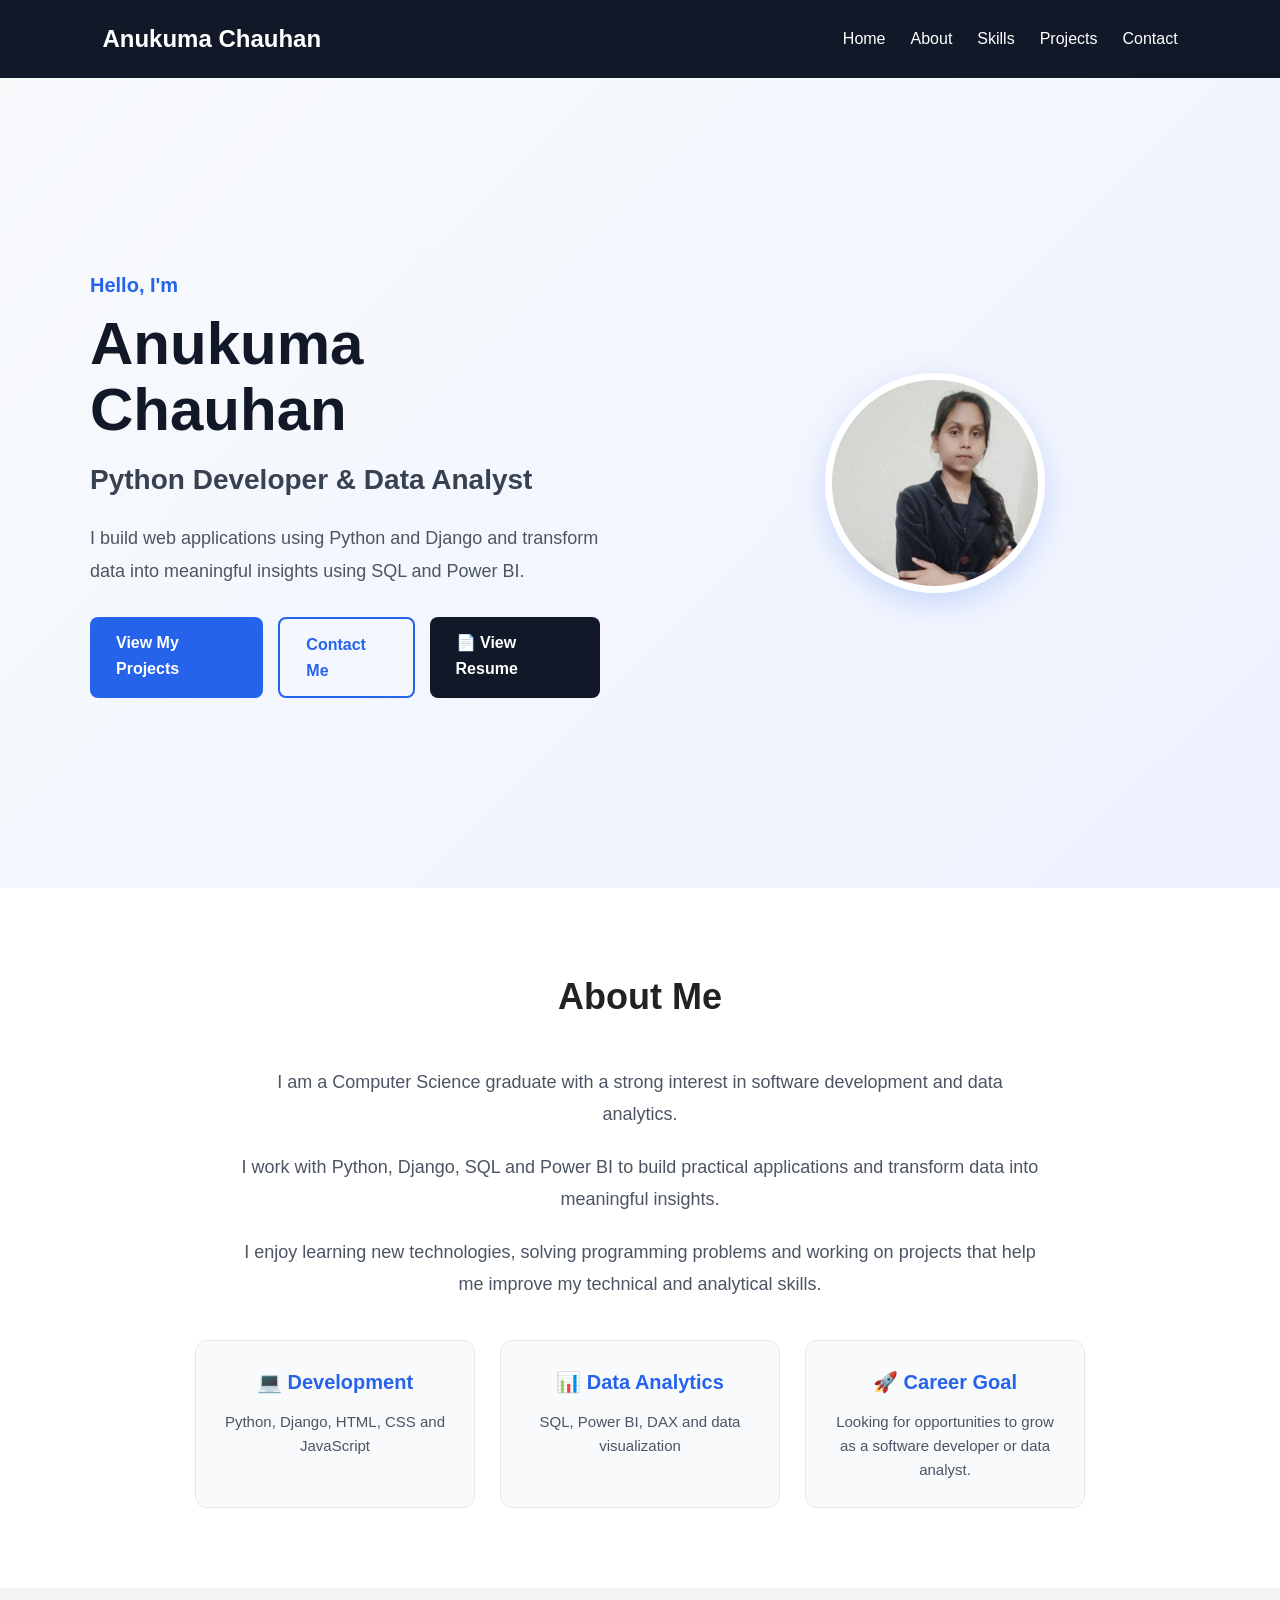
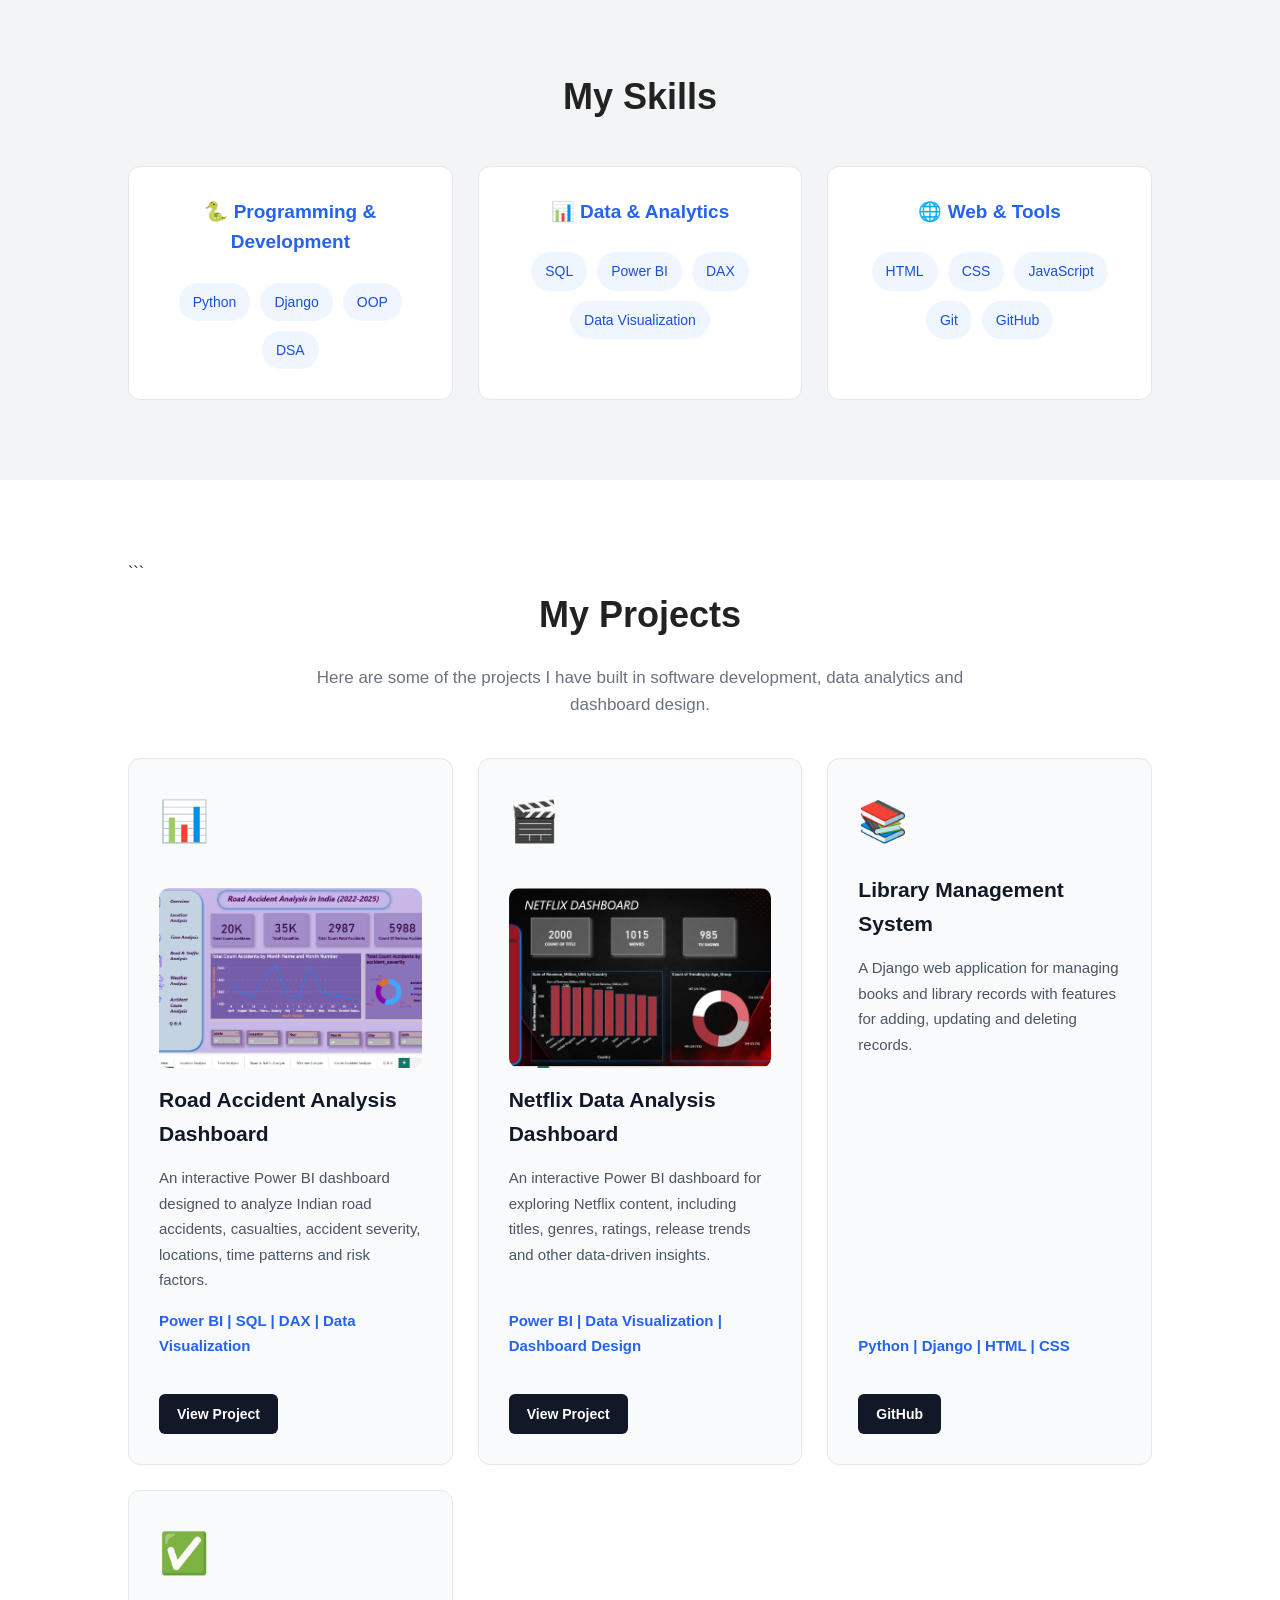
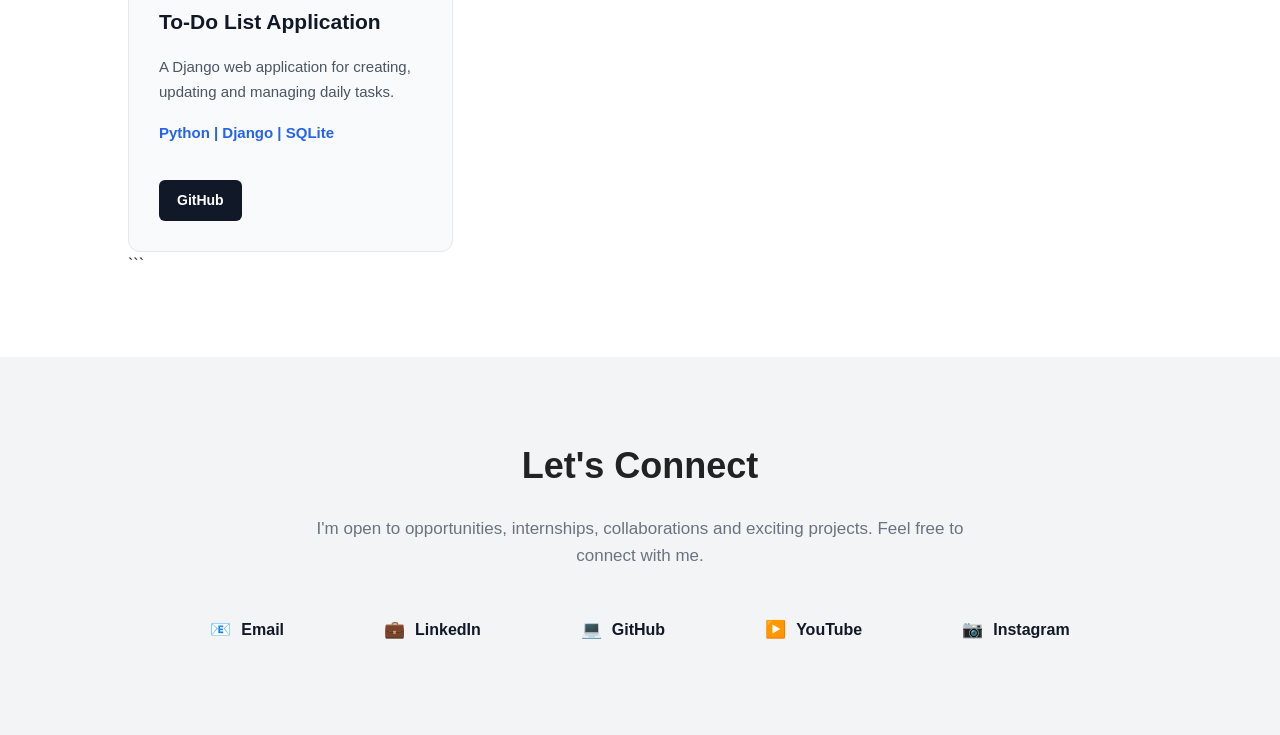
==== index.html @ 9dd56a61 "Fix profile image path" ====
<!DOCTYPE html>
<html lang="en">

<head>
    <meta charset="UTF-8">

    <meta name="viewport" content="width=device-width, initial-scale=1.0">

    <title>Anukuma Chauhan | Portfolio</title>

    <link rel="stylesheet" href="style.css">
</head>

<body>

    <!-- Navigation Bar -->

    <nav class="navbar">

        <div class="logo">
            Anukuma Chauhan
        </div>

        <div class="nav-links">

            <a href="#home">Home</a>

            <a href="#about">About</a>

            <a href="#skills">Skills</a>

            <a href="#projects">Projects</a>

            <a href="#contact">Contact</a>

        </div>

    </nav>


    <!-- Home Section -->

<section id="home" class="home">

    <div class="home-content">

        <!-- Home Text -->

        <div class="home-text">

            <p class="hello">
                Hello, I'm
            </p>

            <h1>
                Anukuma Chauhan
            </h1>

            <h2>
                Python Developer & Data Analyst
            </h2>

            <p class="intro">
                I build web applications using Python and Django
                and transform data into meaningful insights using
                SQL and Power BI.
            </p>

            <!-- Buttons -->

            <div class="home-buttons">

                <a href="#projects" class="btn">
                    View My Projects
                </a>

                <a href="#contact" class="btn secondary-btn">
                    Contact Me
                </a>

                <a
                href="resume/Anu_Chauhan_Resume.pdf"
                target="_blank"
                class="btn resume-btn"
                >
                📄 View Resume
                </a>

            </div>

        </div>


        <!-- Profile Photo -->

        <div class="profile-container">

            <img
                src="images/Profile.jpeg"
                alt="Anu Chauhan"
                class="profile-image"
            >

        </div>

    </div>

</section>


    <!-- About Section -->

<section id="about">

    <h2 class="section-title">
        About Me
    </h2>

    <div class="about-content">

        <div class="about-text">

            <p>
                I am a Computer Science graduate with a strong interest
                in software development and data analytics.
            </p>

            <p>
                I work with Python, Django, SQL and Power BI to build
                practical applications and transform data into
                meaningful insights.
            </p>

            <p>
                I enjoy learning new technologies, solving programming
                problems and working on projects that help me improve
                my technical and analytical skills.
            </p>

        </div>


        <!-- About Highlights -->

        <div class="about-highlights">

            <div class="about-card">

                <h3>
                    💻 Development
                </h3>

                <p>
                    Python, Django, HTML, CSS and JavaScript
                </p>

            </div>


            <div class="about-card">

                <h3>
                    📊 Data Analytics
                </h3>

                <p>
                    SQL, Power BI, DAX and data visualization
                </p>

            </div>


            <div class="about-card">

                <h3>
                    🚀 Career Goal
                </h3>

                <p>
                    Looking for opportunities to grow as a
                    software developer or data analyst.
                </p>

            </div>

        </div>

    </div>

</section>

    <!-- Skills Section -->

<section id="skills">

    <h2 class="section-title">
        My Skills
    </h2>

    <div class="skills-container">


        <!-- Programming & Development -->

        <div class="skill-category">

            <h3>
                🐍 Programming & Development
            </h3>

            <div class="skill-list">

                <span>Python</span>

                <span>Django</span>

                <span>OOP</span>

                <span>DSA</span>

            </div>

        </div>


        <!-- Data & Analytics -->

        <div class="skill-category">

            <h3>
                📊 Data & Analytics
            </h3>

            <div class="skill-list">

                <span>SQL</span>

                <span>Power BI</span>

                <span>DAX</span>

                <span>Data Visualization</span>

            </div>

        </div>


        <!-- Web & Tools -->

        <div class="skill-category">

            <h3>
                🌐 Web & Tools
            </h3>

            <div class="skill-list">

                <span>HTML</span>

                <span>CSS</span>

                <span>JavaScript</span>

                <span>Git</span>

                <span>GitHub</span>

            </div>

        </div>

    </div>

</section>

<!-- Projects Section -->

<section id="projects">

```
<h2 class="section-title">
    My Projects
</h2>

<p class="projects-intro">
    Here are some of the projects I have built in software development,
    data analytics and dashboard design.
</p>

<div class="projects-container">

    <!-- Project 1 - Road Accident -->

    <div class="project-card">

        <div class="project-icon">
            📊
        </div>
        <img
    src="PowerBI/Road-Accident-Analysis/screenshots/Screenshot 2026-09-24 220105.png"
    alt="Road Accident Analysis Power BI Dashboard"
    class="project-image"
>
        <h3>
            Road Accident Analysis Dashboard
        </h3>

        <p>
            An interactive Power BI dashboard designed to analyze
            Indian road accidents, casualties, accident severity,
            locations, time patterns and risk factors.
        </p>

        <p class="technology">
            Power BI | SQL | DAX | Data Visualization
        </p>

        <div class="project-buttons">

            <a
                href="PowerBI/Road-Accident-Analysis/"
                target="_blank"
                class="project-btn"
            >
                View Project
            </a>

        </div>

    </div>


    <!-- Project 2 - Netflix -->

    <div class="project-card">

        <div class="project-icon">
            🎬
        </div>
        <img
    src="PowerBI/Netflix/screenshot/Screenshot 2026-09-24 222018.png"
    alt="Netflix Power BI Dashboard"
    class="project-image"
>
        <h3>
            Netflix Data Analysis Dashboard
        </h3>

        <p>
            An interactive Power BI dashboard for exploring Netflix
            content, including titles, genres, ratings, release trends
            and other data-driven insights.
        </p>

        <p class="technology">
            Power BI | Data Visualization | Dashboard Design
        </p>

        <div class="project-buttons">

            <a
                href="PowerBI/Netflix/"
                target="_blank"
                class="project-btn"
            >
                View Project
            </a>

        </div>

    </div>


    <!-- Project 3 - Library -->

    <div class="project-card">

        <div class="project-icon">
            📚
        </div>

        <h3>
            Library Management System
        </h3>

        <p>
            A Django web application for managing books and
            library records with features for adding, updating
            and deleting records.
        </p>

        <p class="technology">
            Python | Django | HTML | CSS
        </p>

        <div class="project-buttons">

            <a href="#" class="project-btn">
                GitHub
            </a>

        </div>

    </div>


    <!-- Project 4 - To-Do -->

    <div class="project-card">

        <div class="project-icon">
            ✅
        </div>

        <h3>
            To-Do List Application
        </h3>

        <p>
            A Django web application for creating, updating
            and managing daily tasks.
        </p>

        <p class="technology">
            Python | Django | SQLite
        </p>

        <div class="project-buttons">

            <a href="#" class="project-btn">
                GitHub
            </a>

        </div>

    </div>

</div>
```

</section>


    <!-- Contact Section -->

<section id="contact">

    <h2 class="section-title">
        Let's Connect
    </h2>

    <p class="contact-intro">
        I'm open to opportunities, internships, collaborations
        and exciting projects. Feel free to connect with me.
    </p>

    <div class="contact-links">

    <a href="mailto:youractualemail@gmail.com" class="contact-link">
        📧 <span>Email</span>
    </a>

    <a href="https://www.linkedin.com/in/anukuma-chauhan" target="_blank" class="contact-link">
        💼 <span>LinkedIn</span>
    </a>

    <a href="https://github.com/Anukuma-Chauhan" target="_blank" class="contact-link">
        💻 <span>GitHub</span>
    </a>

    <a href="https://youtube.com/@world_of_anu-l6b?si=NvARiaKRySjj8yGT" target="_blank" class="contact-link">
        ▶️ <span>YouTube</span>
    </a>

    <a href="https://www.instagram.com/world_of_anu_8?stkn=emd0NjdsaWhyemh1" target="_blank" class="contact-link">
        📷 <span>Instagram</span>
    </a>

</div>

</section>
</body>
</html>
---- style.css ----
/* =========================
   GENERAL
========================= */

* {
    margin: 0;
    padding: 0;
    box-sizing: border-box;
}

html {
    scroll-behavior: smooth;
}

body {
    font-family: Arial, sans-serif;
    line-height: 1.6;
    color: #222;
}


/* =========================
   NAVIGATION
========================= */

.navbar {
    display: flex;
    justify-content: space-between;
    align-items: center;

    padding: 20px 8%;

    background-color: #111827;

    position: sticky;
    top: 0;

    z-index: 1000;
}

.logo {
    color: white;

    font-size: 24px;
    font-weight: bold;
}

.nav-links {
    display: flex;

    gap: 25px;
}

.nav-links a {
    color: white;

    text-decoration: none;

    font-size: 16px;
}

.nav-links a:hover {
    color: #60a5fa;
}


/* =========================
   HOME
========================= */

.home {
    min-height: 90vh;

    display: flex;

    justify-content: center;
    align-items: center;

    background: linear-gradient(
        135deg,
        #f8fafc,
        #eef2ff
    );

    padding: 70px 20px;

    overflow: hidden;
}

.home-content {
    width: 100%;

    max-width: 1100px;

    display: flex;

    justify-content: space-between;
    align-items: center;

    gap: 80px;
}


/* =========================
   HOME TEXT
========================= */

.home-text {
    flex: 1;

    animation: slideFromLeft 1s ease;
}

.hello {
    font-size: 20px;

    color: #2563eb;

    font-weight: bold;

    margin-bottom: 10px;
}

.home h1 {
    font-size: 60px;

    line-height: 1.1;

    color: #111827;

    margin-bottom: 15px;
}

.home h2 {
    font-size: 28px;

    color: #374151;

    margin-bottom: 20px;
}

.intro {
    font-size: 18px;

    color: #4b5563;

    max-width: 600px;

    line-height: 1.8;
}


/* =========================
   PROFILE PHOTO
========================= */

.profile-container {
    flex: 1;

    display: flex;

    justify-content: center;
    align-items: center;

    animation: slideFromRight 1s ease;
}

.profile-image {
    width: 220px;

    height: 220px;

    object-fit: cover;

    border-radius: 50%;

    border: 7px solid white;

    box-shadow:
        0 10px 30px rgba(37, 99, 235, 0.20);

    transition: transform 0.4s ease;
}

.profile-image:hover {
    transform: scale(1.05);
}


/* =========================
   HOME BUTTONS
========================= */

.home-buttons {
    margin-top: 30px;

    display: flex;

    gap: 15px;

    .resume-btn {
    background-color: #111827;
}

.resume-btn:hover {
    background-color: #2563eb;
}
}

.btn {
    display: inline-block;

    text-decoration: none;

    padding: 13px 26px;

    background-color: #2563eb;

    color: white;

    border-radius: 8px;

    font-weight: bold;

    transition: all 0.3s ease;
}

.btn:hover {
    background-color: #1d4ed8;

    transform: translateY(-3px);

    box-shadow:
        0 8px 20px rgba(37, 99, 235, 0.25);
}

.secondary-btn {
    background-color: transparent;

    color: #2563eb;

    border: 2px solid #2563eb;
}

.secondary-btn:hover {
    background-color: #2563eb;

    color: white;
}


/* =========================
   HOME ANIMATIONS
========================= */

@keyframes slideFromLeft {

    from {
        opacity: 0;

        transform: translateX(-40px);
    }

    to {
        opacity: 1;

        transform: translateX(0);
    }

}


@keyframes slideFromRight {

    from {
        opacity: 0;

        transform: translateX(40px);
    }

    to {
        opacity: 1;

        transform: translateX(0);
    }

}
/* =========================
   GENERAL SECTIONS
========================= */

section {
    padding: 80px 10%;
}

.section-title {
    text-align: center;

    font-size: 36px;

    margin-bottom: 40px;
}


/* =========================
   ABOUT
========================= */

#about {
    background-color: white;
}

.about-content {
    max-width: 1000px;

    margin: auto;
}

.about-text {
    max-width: 800px;

    margin: 0 auto 40px;

    text-align: center;

    font-size: 18px;

    color: #4b5563;

    line-height: 1.8;
}

.about-text p {
    margin-bottom: 20px;
}


/* =========================
   ABOUT HIGHLIGHTS
========================= */

.about-highlights {
    display: flex;

    justify-content: center;

    flex-wrap: wrap;

    gap: 25px;
}

.about-card {
    width: 280px;

    padding: 25px;

    background-color: #f8fafc;

    border-radius: 12px;

    text-align: center;

    border: 1px solid #e5e7eb;

    transition: all 0.3s ease;
}

.about-card:hover {
    transform: translateY(-5px);

    box-shadow:
        0 10px 25px rgba(0, 0, 0, 0.08);
}

.about-card h3 {
    color: #2563eb;

    margin-bottom: 12px;

    font-size: 20px;
}

.about-card p {
    color: #4b5563;

    font-size: 15px;

    line-height: 1.6;
}

/* =========================
   SKILLS
========================= */

#skills {
    background-color: #f3f4f6;
}

.skills-container {
    max-width: 1100px;

    margin: auto;

    display: grid;

    grid-template-columns: repeat(3, 1fr);

    gap: 25px;
}

.skill-category {
    background-color: white;

    padding: 30px;

    border-radius: 12px;

    text-align: center;

    border: 1px solid #e5e7eb;

    transition: all 0.3s ease;
}

.skill-category:hover {
    transform: translateY(-5px);

    box-shadow:
        0 10px 25px rgba(0, 0, 0, 0.08);
}

.skill-category h3 {
    color: #2563eb;

    font-size: 19px;

    margin-bottom: 25px;
}

.skill-list {
    display: flex;

    flex-wrap: wrap;

    justify-content: center;

    gap: 10px;
}

.skill-list span {
    padding: 8px 14px;

    background-color: #eff6ff;

    color: #1d4ed8;

    border-radius: 20px;

    font-size: 14px;

    font-weight: 500;
}

/* =========================
   PROJECTS
========================= */

#projects {
    background-color: white;
}

.projects-intro {
    max-width: 700px;

    margin: -20px auto 40px;

    text-align: center;

    color: #6b7280;

    font-size: 17px;
}

.projects-container {
    max-width: 1100px;

    margin: auto;

    display: grid;

    grid-template-columns: repeat(3, 1fr);

    gap: 25px;
}

.project-card {
    padding: 30px;

    background-color: #f8fafc;

    border-radius: 12px;

    border: 1px solid #e5e7eb;

    display: flex;

    flex-direction: column;

    transition: all 0.3s ease;
}

.project-card:hover {
    transform: translateY(-7px);

    box-shadow:
        0 12px 30px rgba(0, 0, 0, 0.10);
}

.project-icon {
    font-size: 40px;

    margin-bottom: 20px;
}

.project-card h3 {
    font-size: 21px;

    color: #111827;

    margin-bottom: 15px;
}

.project-card p {
    color: #4b5563;

    font-size: 15px;

    line-height: 1.7;

    margin-bottom: 15px;
}

.project-card .technology {
    color: #2563eb;

    font-weight: bold;

    margin-top: auto;
}

.project-buttons {
    margin-top: 20px;
}

.project-btn {
    display: inline-block;

    padding: 9px 18px;

    background-color: #111827;

    color: white;

    text-decoration: none;

    border-radius: 6px;

    font-size: 14px;

    font-weight: bold;

    transition: 0.3s;
}

.project-btn:hover {
    background-color: #2563eb;

    transform: translateY(-2px);
}
/* =========================
   CONTACT
========================= */

#contact {
    background-color: #f3f4f6;
    text-align: center;
}

.contact-intro {
    max-width: 650px;

    margin: -20px auto 35px;

    color: #6b7280;

    font-size: 17px;
}


/* Contact Links */

.contact-links {
    display: flex;

    justify-content: center;

    align-items: center;

    gap: 60px;

    margin-top: 30px;
}

.contact-link {
    display: flex;

    align-items: center;

    gap: 10px;

    text-decoration: none;

    color: #111827;

    font-size: 17px;

    font-weight: bold;

    padding: 12px 20px;

    border-radius: 8px;

    transition: all 0.3s ease;
}

.contact-link:hover {
    color: #2563eb;

    background-color: white;

    transform: translateY(-3px);
}

.contact-link span {
    font-size: 16px;
}


/* =========================
   MOBILE CONTACT
========================= */

@media (max-width: 768px) {

    .contact-links {
        flex-direction: column;

        gap: 15px;
    }

}

/* =========================
   FOOTER
========================= */

footer {
    background-color: #111827;

    color: white;

    text-align: center;

    padding: 20px;
}


/* =========================
   MOBILE / TABLET
========================= */

@media (max-width: 768px) {

    /* Navigation */

    .navbar {
        flex-direction: column;

        gap: 15px;

        padding: 15px 5%;
    }

    .nav-links {
        gap: 12px;

        flex-wrap: wrap;

        justify-content: center;
    }


    /* Home */

    .home {
        min-height: auto;

        padding: 60px 20px;
    }

    .home-content {
        flex-direction: column-reverse;

        text-align: center;

        gap: 30px;
    }


    /* Profile Photo */

    .profile-container {
        width: 100%;
    }

    .profile-image {
        width: 200px;

        height: 200px;
    }


    /* Text */

    .home-text {
        width: 100%;
    }

    .home h1 {
        font-size: 42px;
    }

    .home h2 {
        font-size: 22px;
    }

    .intro {
        font-size: 16px;

        margin: auto;
    }


    /* Buttons */

    .home-buttons {
        flex-direction: column;

        align-items: center;
    }

    .btn {
        width: 220px;

        text-align: center;
    }


    /* Sections */

    section {
        padding: 60px 6%;
    }

    .section-title {
        font-size: 30px;
    }


    /* Projects */

    .projects-container {
        flex-direction: column;

        align-items: center;
    }

    .project-card {
        width: 100%;

        max-width: 350px;
    }


    /* Skills */

    .skill {
        padding: 12px 20px;
    }


    /* Contact */

    .contact-links {
        flex-direction: column;

        align-items: center;

        gap: 15px;
    }

    .about-text {
    font-size: 16px;
}

.about-highlights {
    flex-direction: column;

    align-items: center;
}

.about-card {
    width: 100%;

    max-width: 350px;
}

.projects-container {
    grid-template-columns: 1fr;

    max-width: 400px;
}

.projects-intro {
    font-size: 16px;
}
.contact-container {
    grid-template-columns: 1fr;

    max-width: 400px;
}

.contact-intro {
    font-size: 16px;
}

}


/* =========================
   SMALL MOBILE
========================= */

@media (max-width: 480px) {

    .logo {
        font-size: 21px;
    }

    .nav-links a {
        font-size: 14px;
    }

    .profile-image {
        width: 180px;

        height: 180px;
    }

    .home h1 {
        font-size: 34px;
    }

    .home h2 {
        font-size: 20px;
    }

    .section-title {
        font-size: 28px;
    }

}
/* Project Preview Images */
.project-image {
    width: 100%;
    height: 180px;
    object-fit: cover;
    border-radius: 10px;
    margin: 15px 0;
    display: block;
}
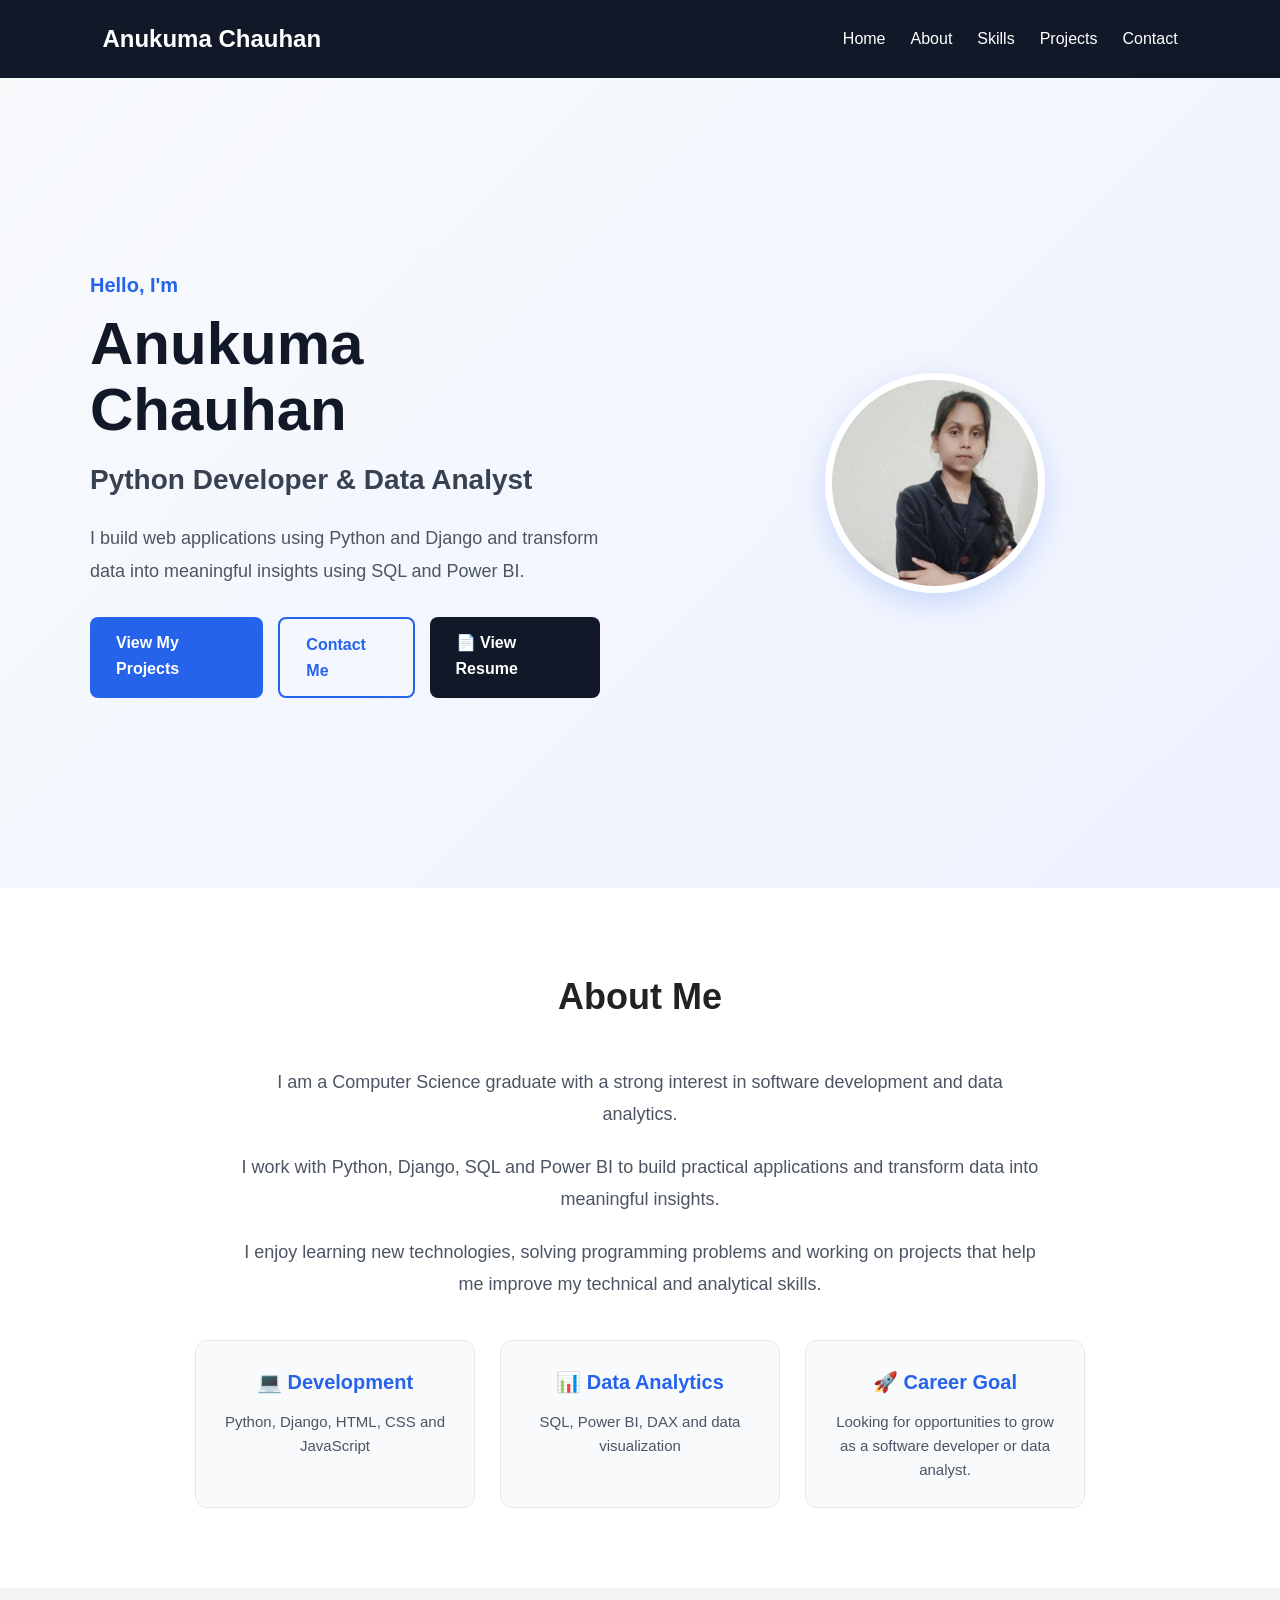
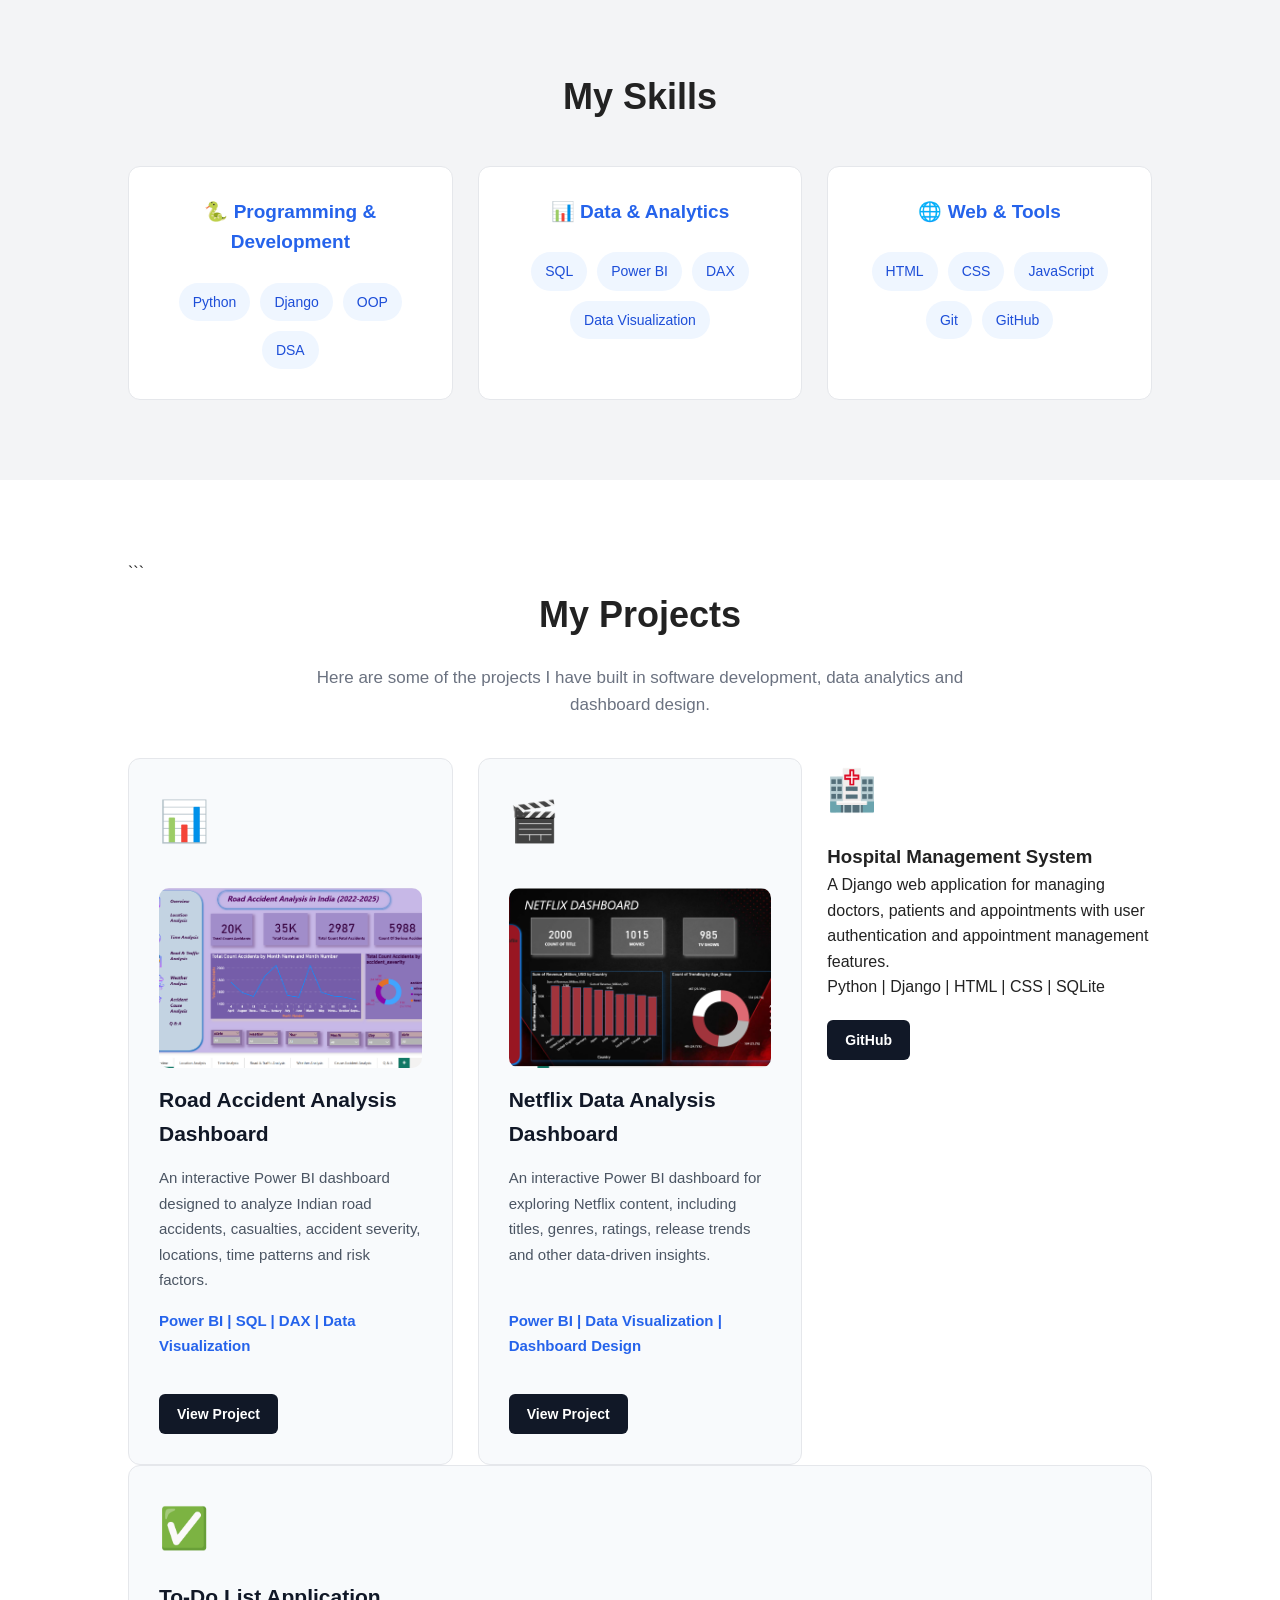
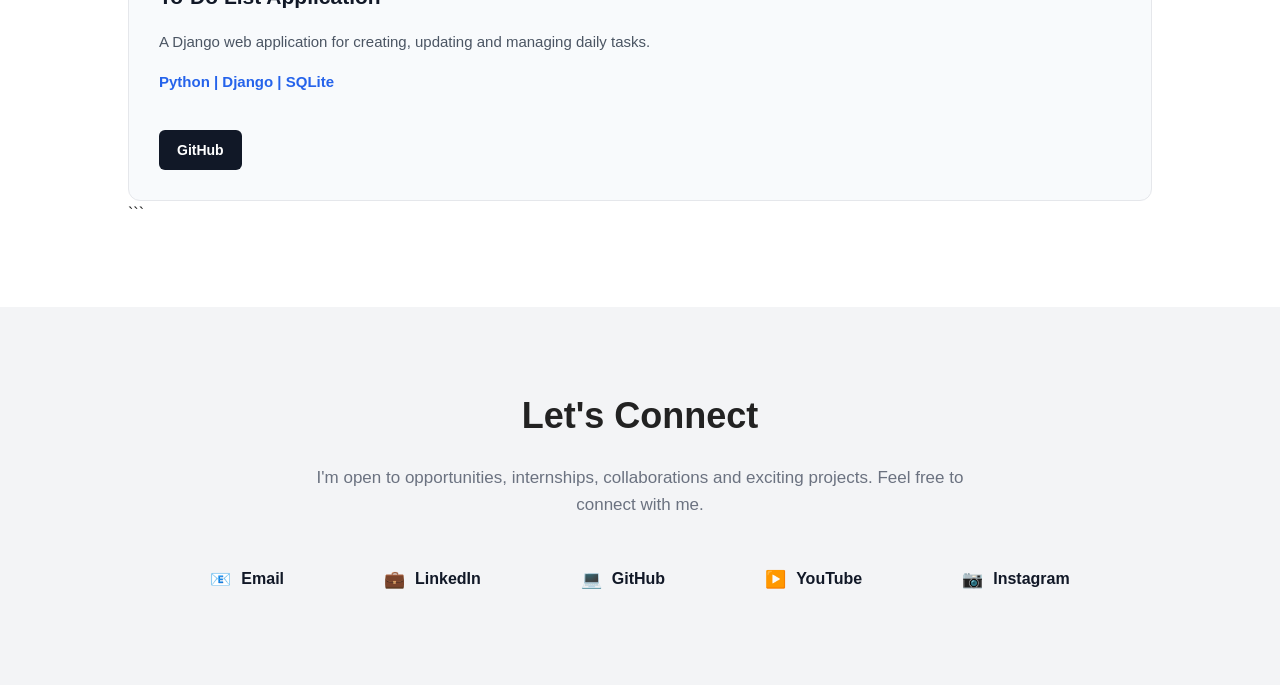
==== commit 66e3cd3e: "Add hospital management project" ====
--- a/index.html
+++ b/index.html
@@ -374,35 +374,34 @@
 
     <!-- Project 3 - Library -->
 
-    <div class="project-card">
-
-        <div class="project-icon">
-            📚
-        </div>
-
-        <h3>
-            Library Management System
-        </h3>
-
-        <p>
-            A Django web application for managing books and
-            library records with features for adding, updating
-            and deleting records.
-        </p>
-
-        <p class="technology">
-            Python | Django | HTML | CSS
-        </p>
-
-        <div class="project-buttons">
-
-            <a href="#" class="project-btn">
-                GitHub
-            </a>
-
-        </div>
-
-    </div>
+<class="project-card">
+
+    <div class="project-icon">
+    🏥
+    </div>
+
+<h3>
+    Hospital Management System
+</h3>
+
+<p>
+    A Django web application for managing doctors,
+    patients and appointments with user authentication
+    and appointment management features.
+</p>
+
+<p class="technology">
+    Python | Django | HTML | CSS | SQLite
+</p>
+
+<div class="project-buttons">
+
+    <a href="#" class="project-btn">
+        GitHub
+    </a>
+
+</div>
+</div>
 
 
     <!-- Project 4 - To-Do -->
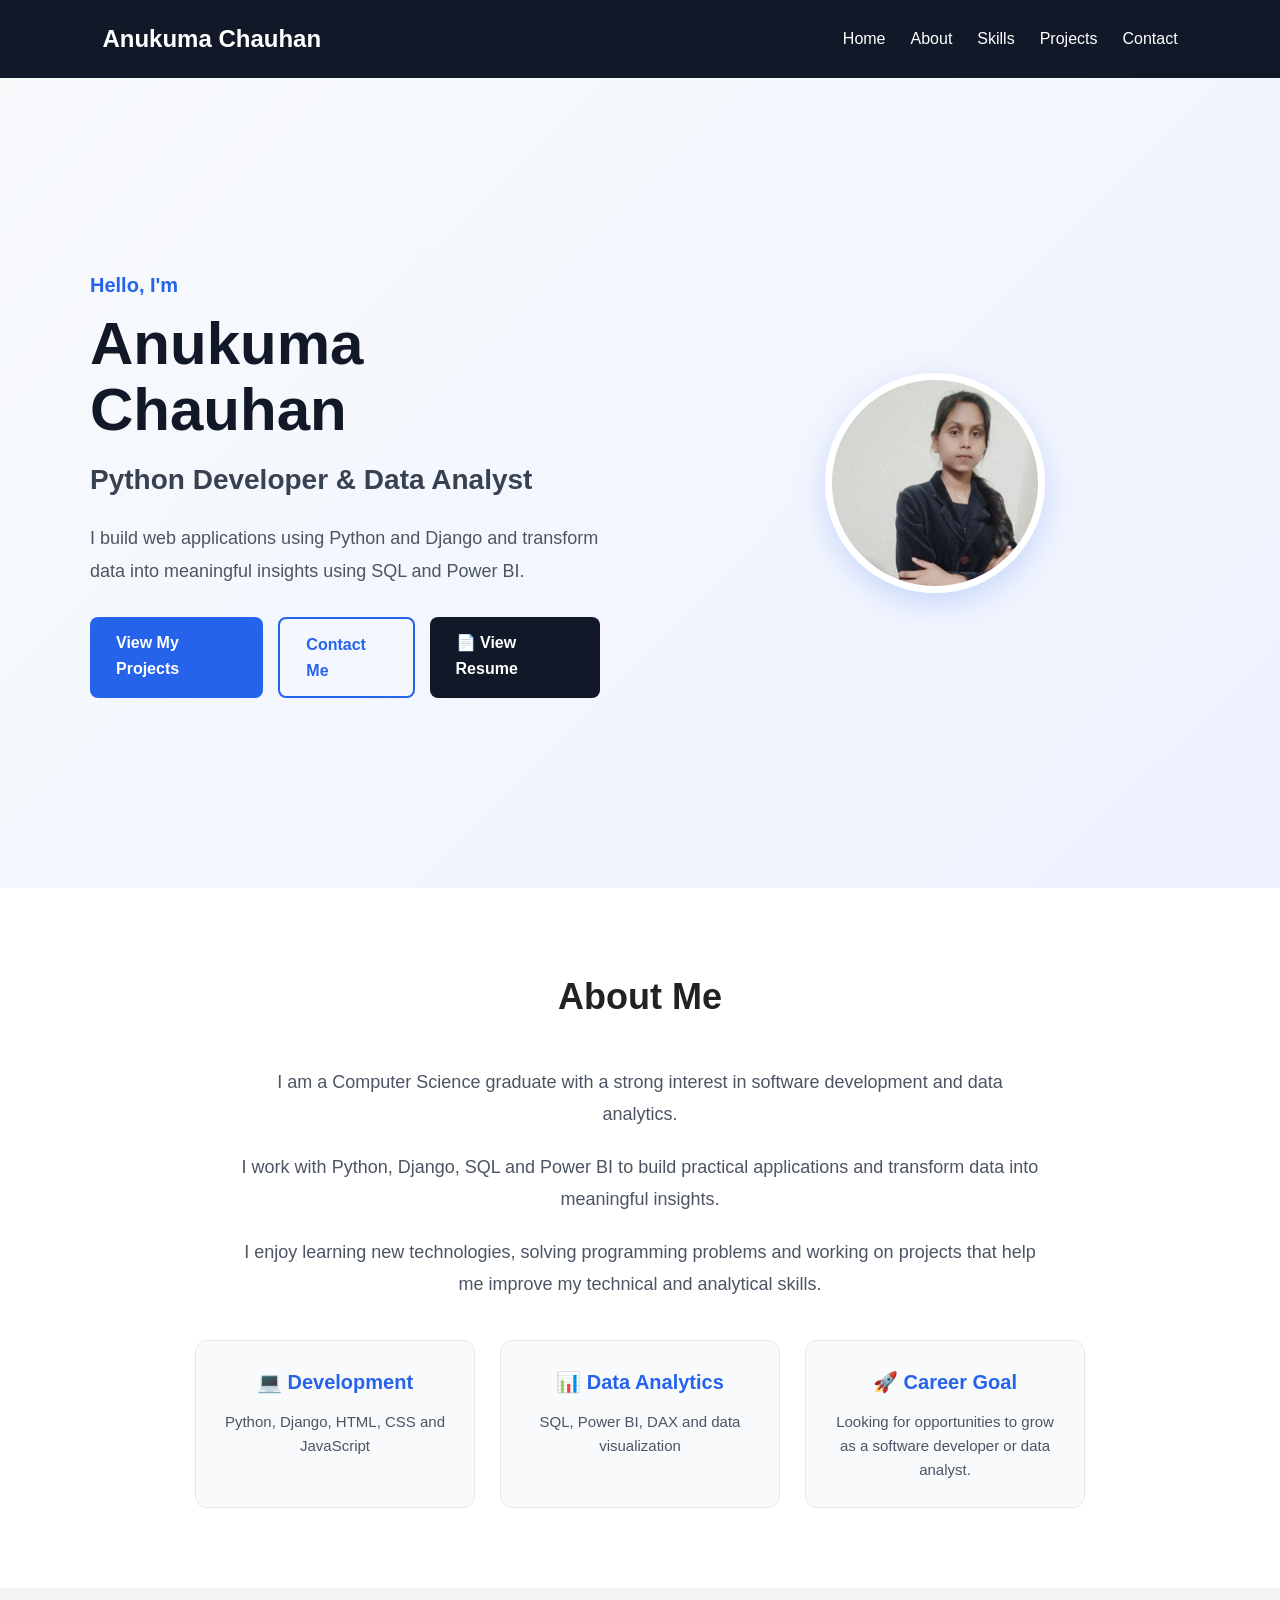
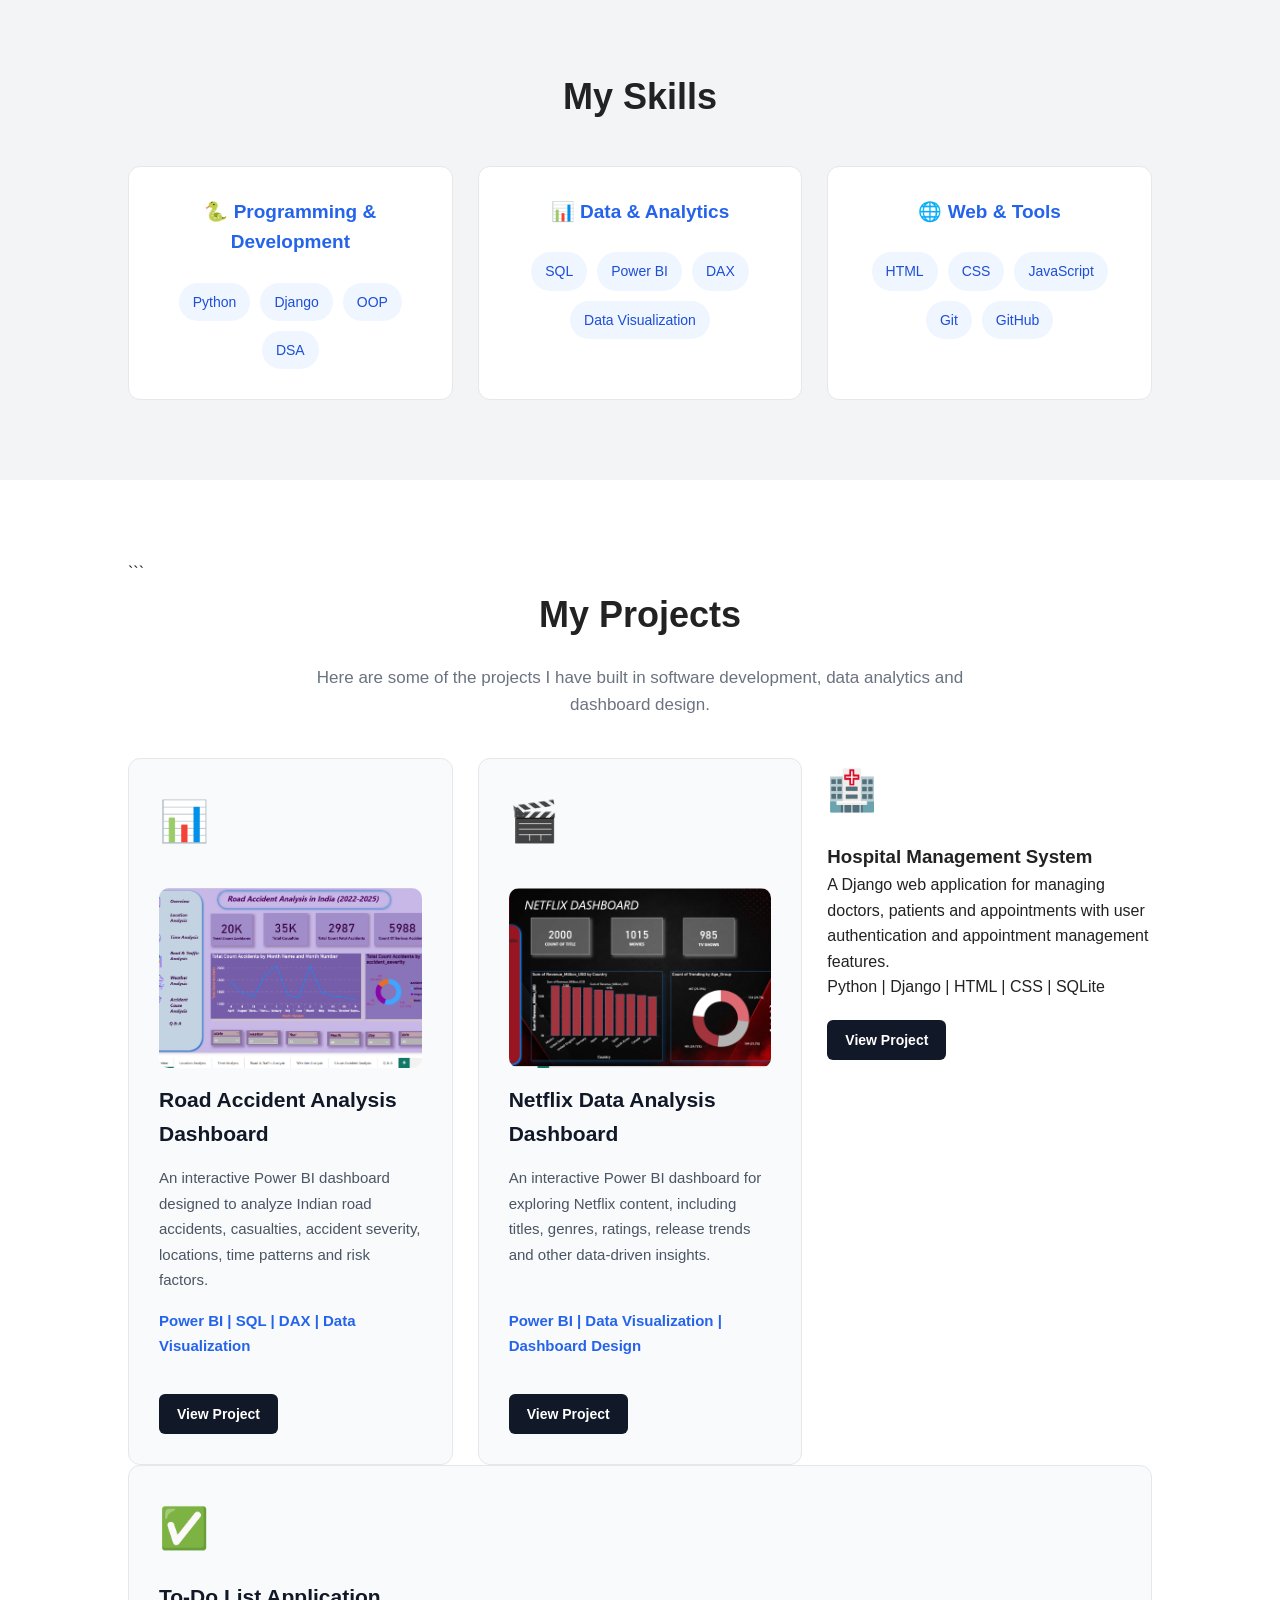
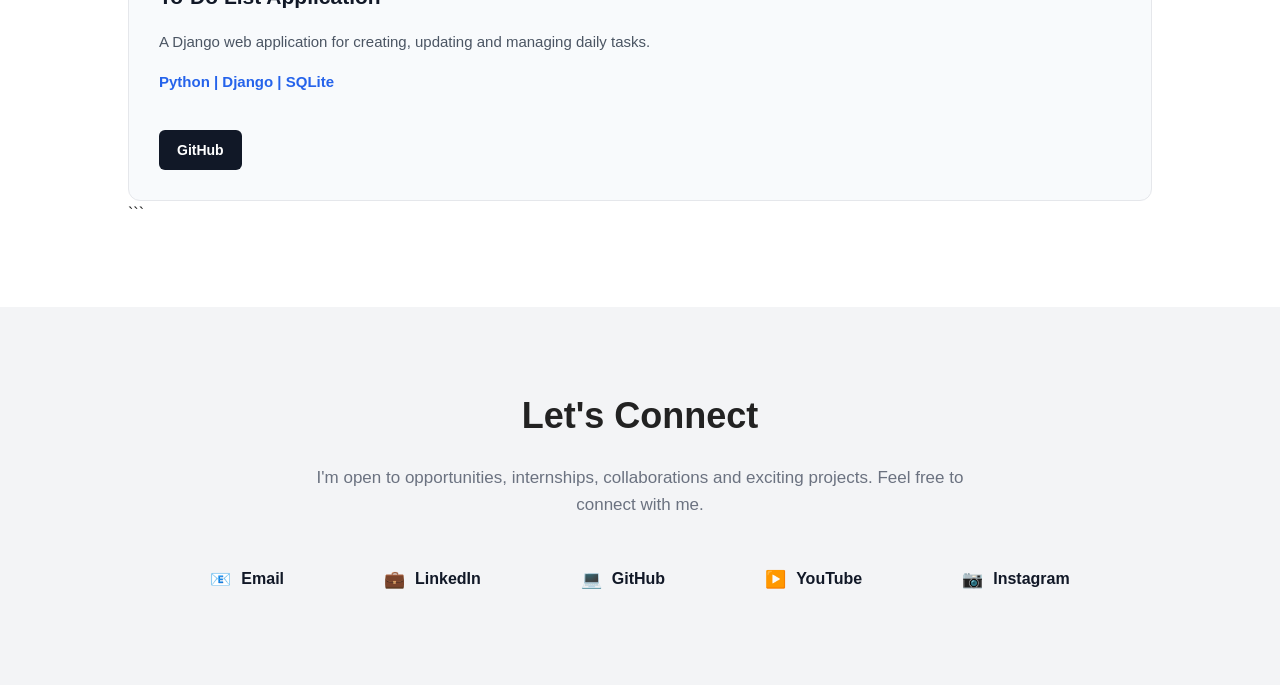
==== commit a0fab55d: "Update hospital project link" ====
--- a/index.html
+++ b/index.html
@@ -396,8 +396,10 @@
 
 <div class="project-buttons">
 
-    <a href="#" class="project-btn">
-        GitHub
+    <a href="https://github.com/Anukuma-Chauhan/anu-chauhan-portfolio/tree/main/Hospital-Management"
+   target="_blank"
+   class="project-btn">
+        View Project
     </a>
 
 </div>
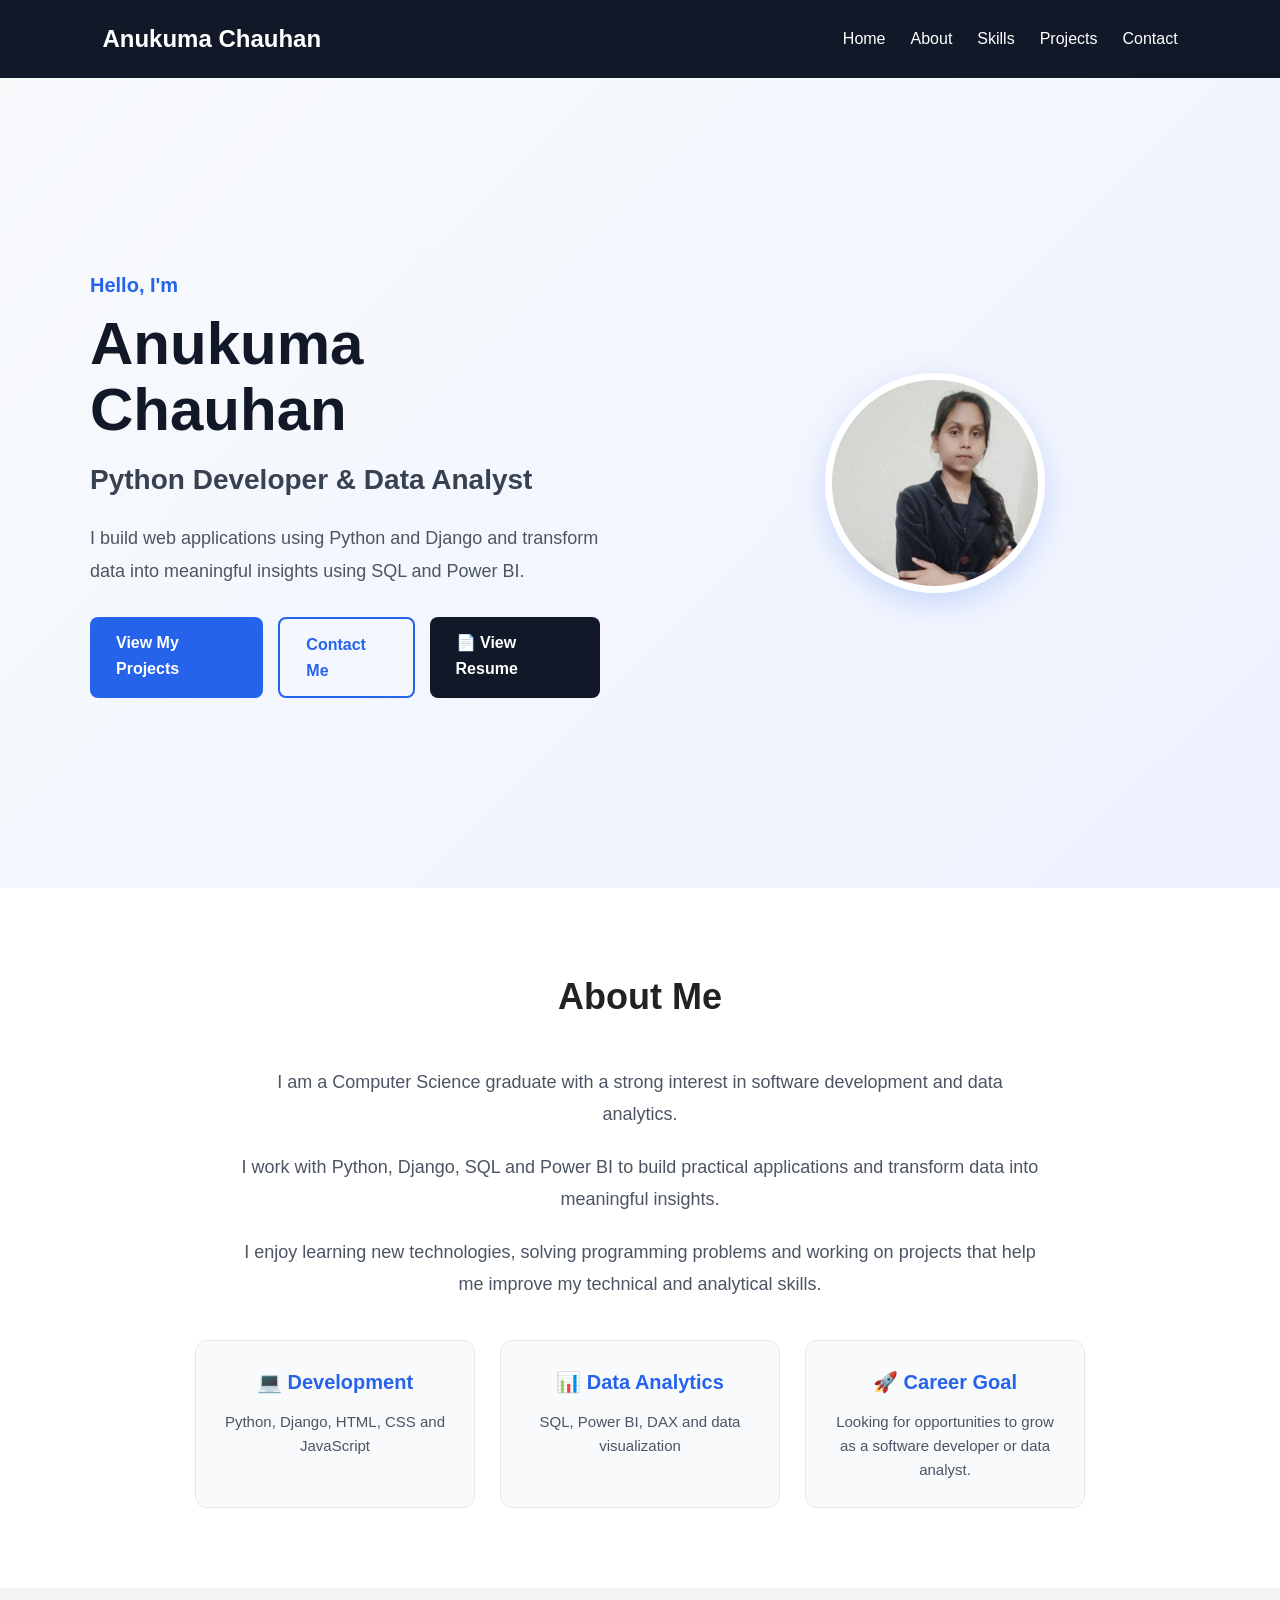
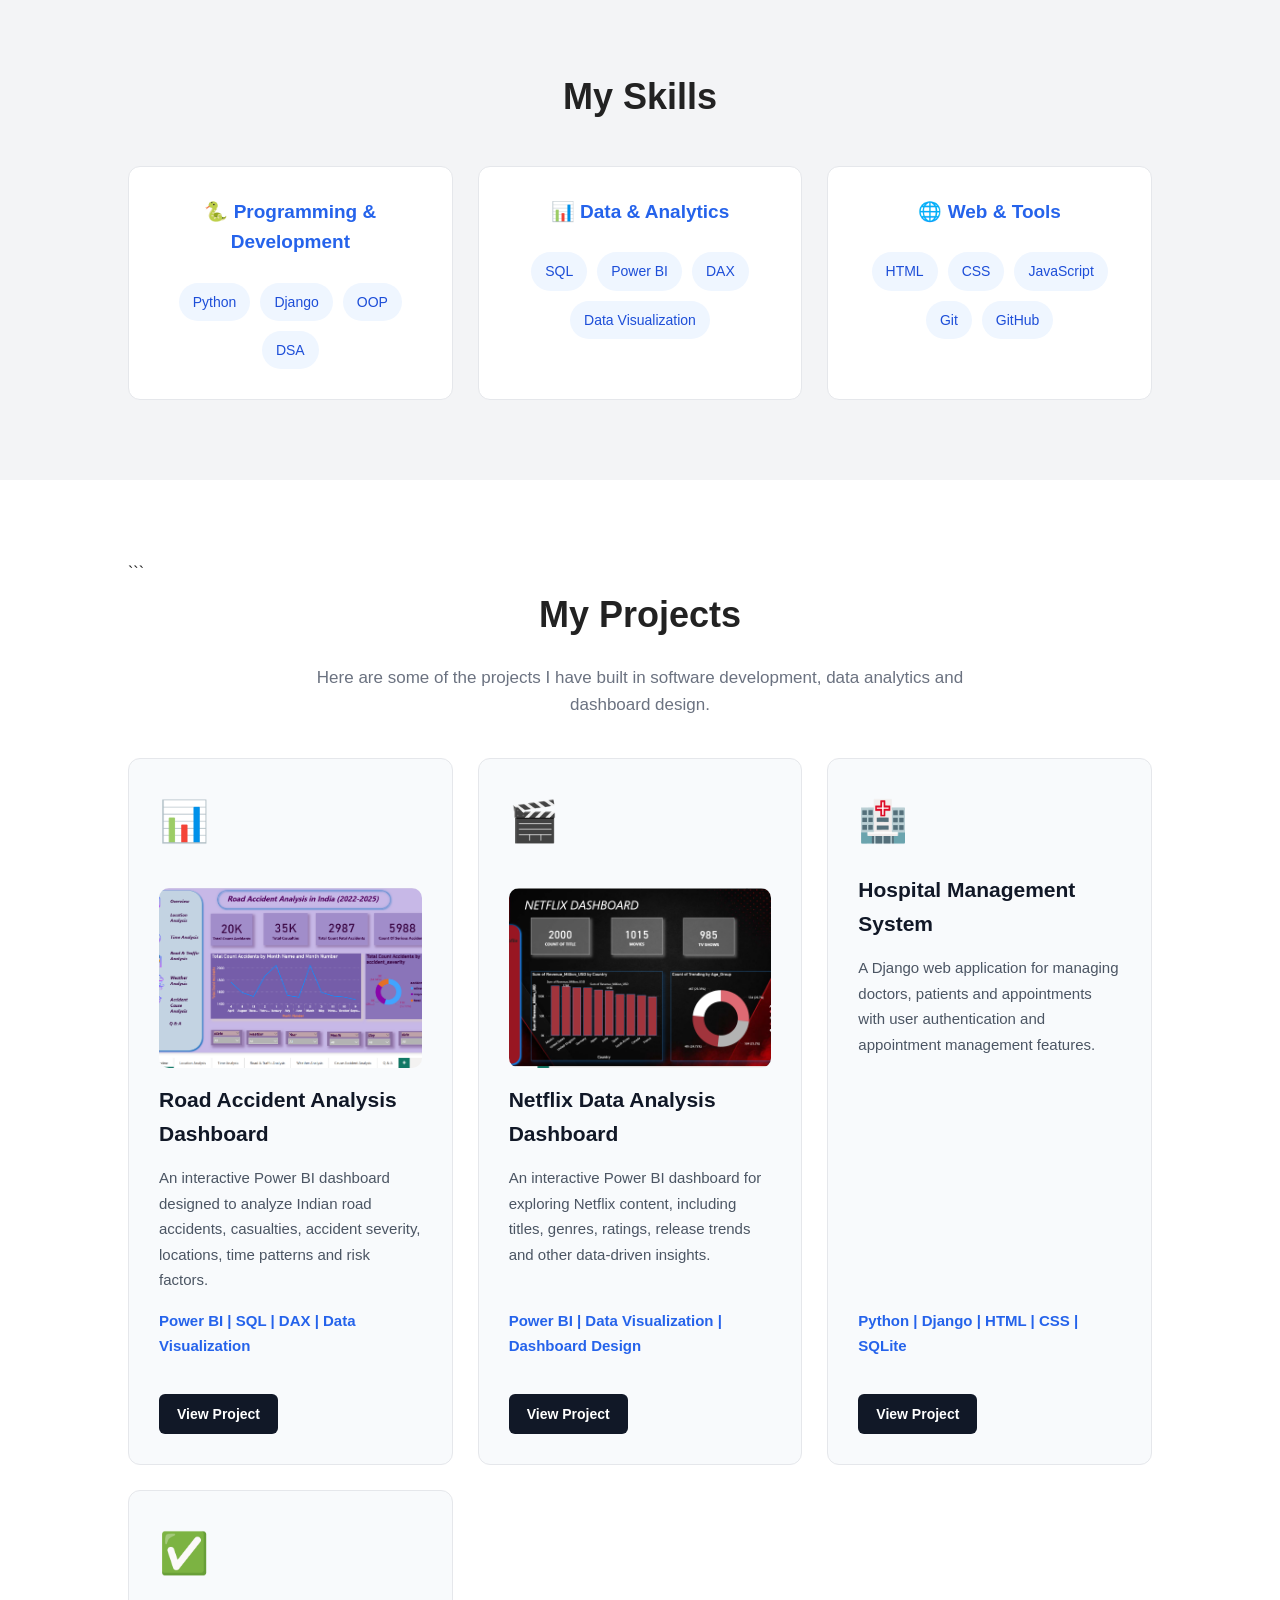
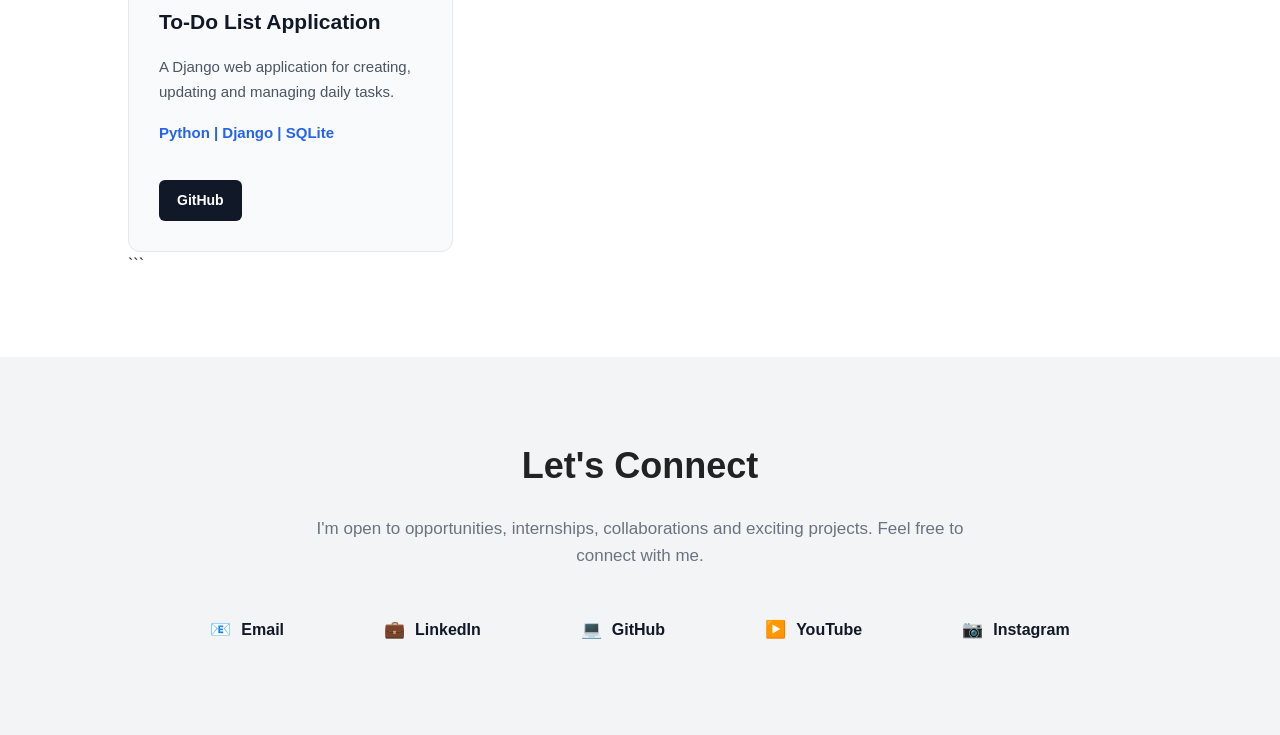
==== commit ae5811f0: "Fix portfolio HTML and JavaScript" ====
--- a/index.html
+++ b/index.html
@@ -79,7 +79,7 @@
                 </a>
 
                 <a
-                href="resume/Anu_Chauhan_Resume.pdf"
+                href="Resume/Anu_Chauhan_Resume.pdf"
                 target="_blank"
                 class="btn resume-btn"
                 >
@@ -319,10 +319,11 @@
         <div class="project-buttons">
 
             <a
-                href="PowerBI/Road-Accident-Analysis/"
-                target="_blank"
-                class="project-btn"
-            >
+    href="https://github.com/Anukuma-Chauhan/anu-chauhan-portfolio/tree/main/PowerBI/Road-Accident-Analysis"
+    target="_blank"
+    class="project-btn"
+    >
+   
                 View Project
             </a>
 
@@ -359,13 +360,13 @@
 
         <div class="project-buttons">
 
-            <a
-                href="PowerBI/Netflix/"
-                target="_blank"
-                class="project-btn"
-            >
-                View Project
-            </a>
+           <a
+    href="https://github.com/Anukuma-Chauhan/anu-chauhan-portfolio/tree/main/PowerBI/Netflix"
+    target="_blank"
+    class="project-btn"
+>
+    View Project
+</a>
 
         </div>
 
@@ -374,7 +375,7 @@
 
     <!-- Project 3 - Library -->
 
-<class="project-card">
+<div class="project-card">
 
     <div class="project-icon">
     🏥
@@ -481,5 +482,6 @@
 </div>
 
 </section>
+<script src="script.js"></script>
 </body>
 </html>
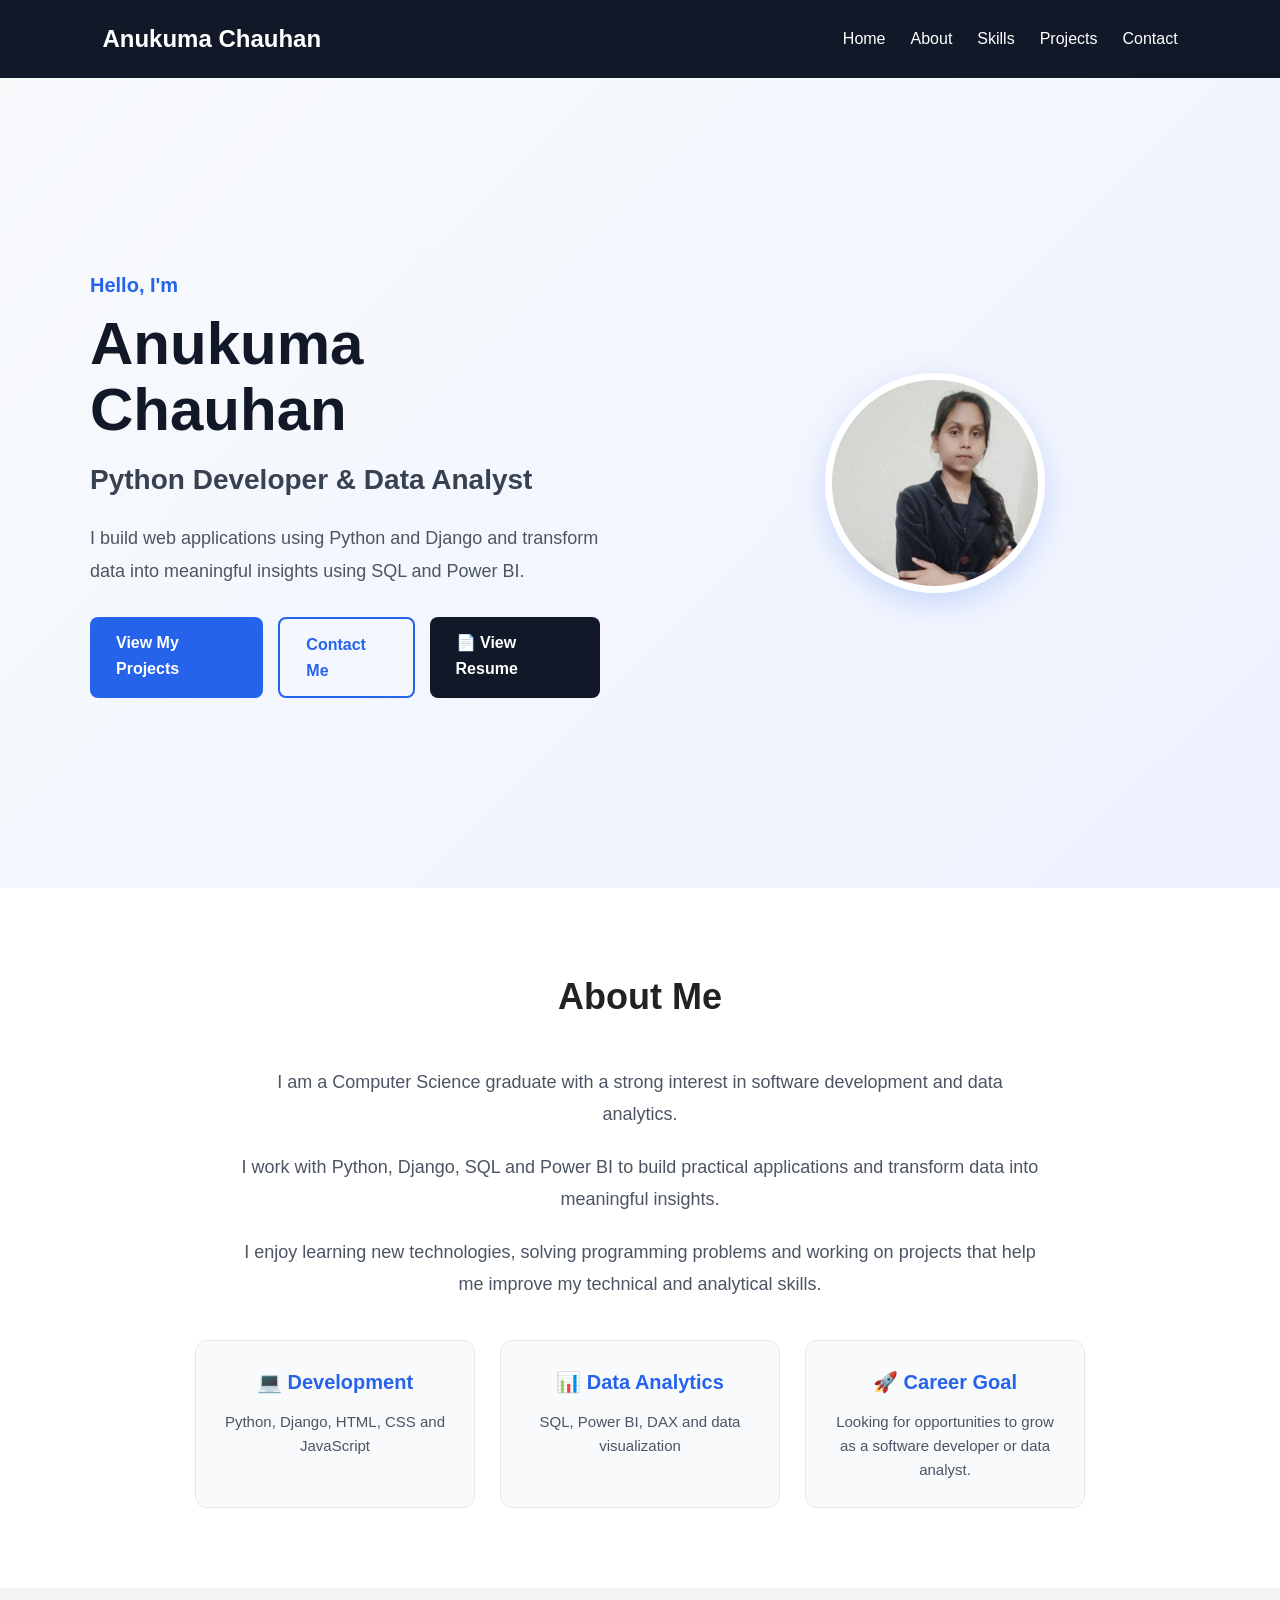
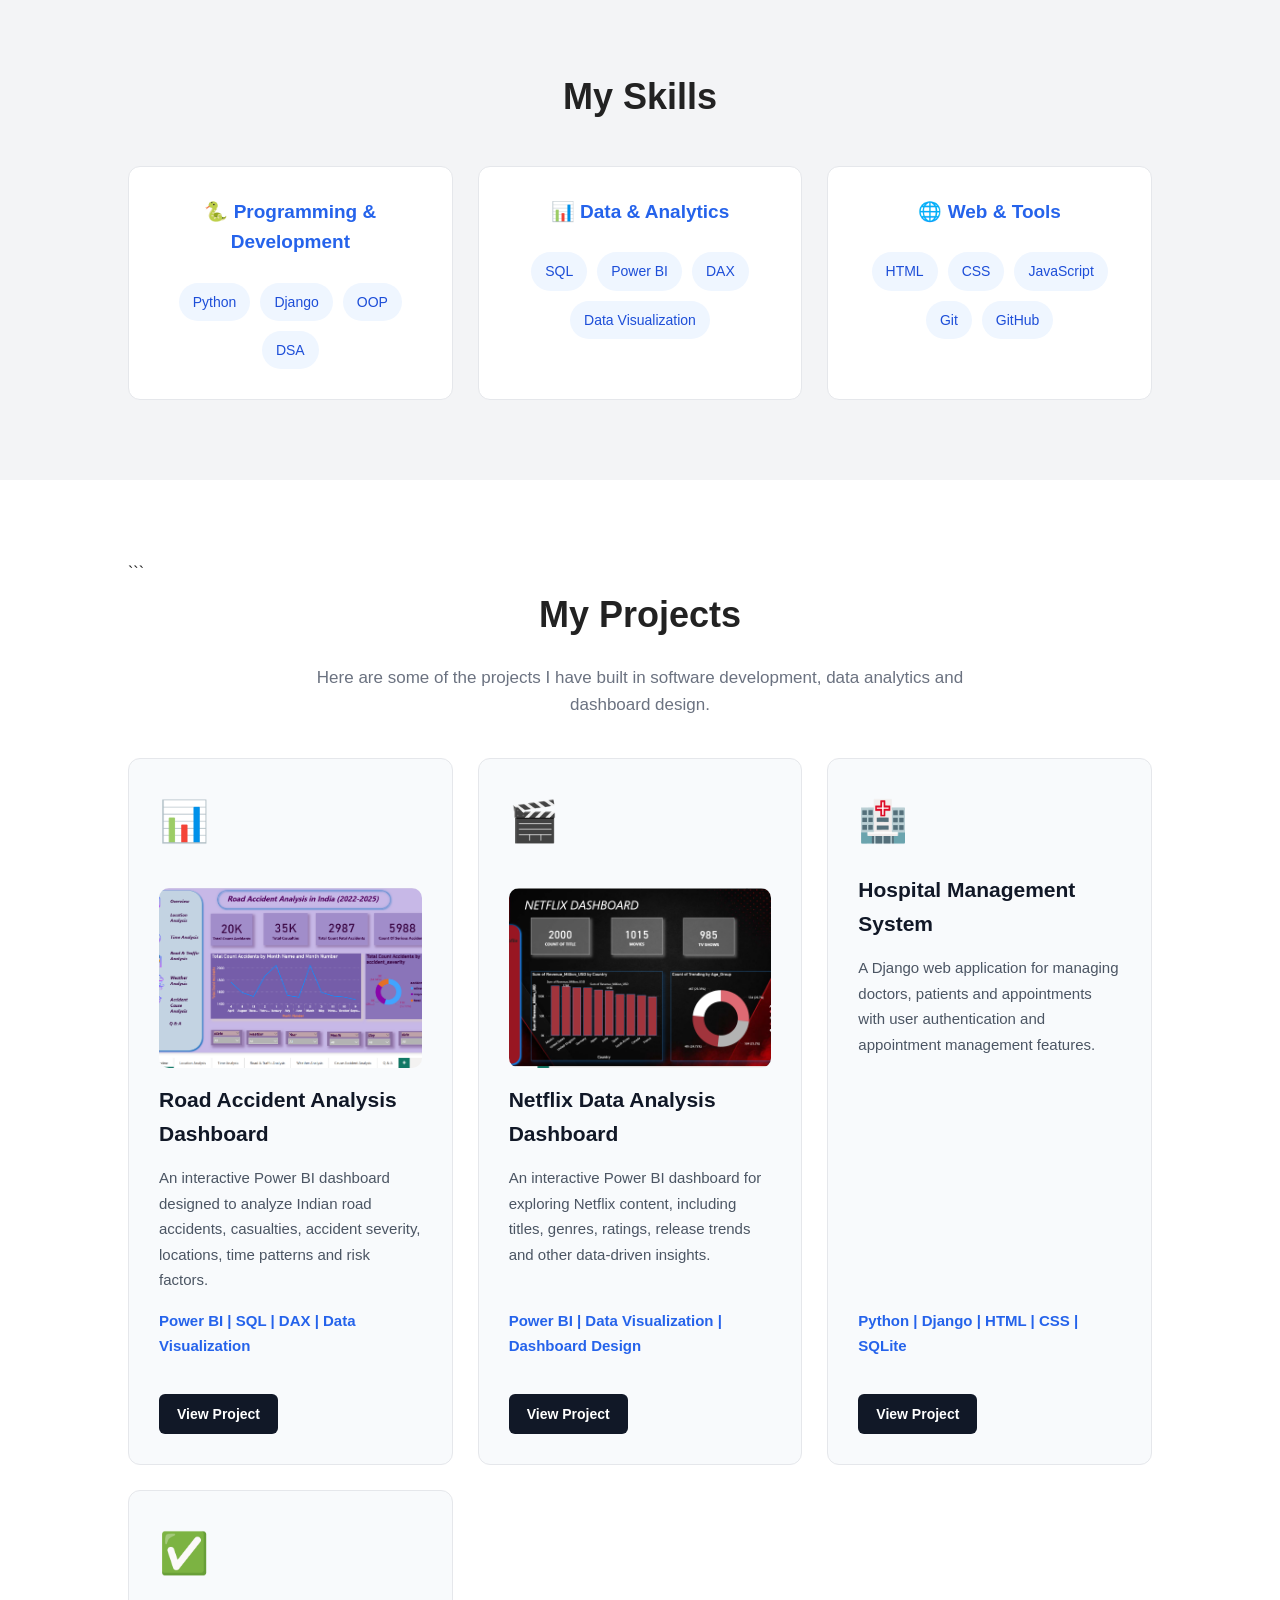
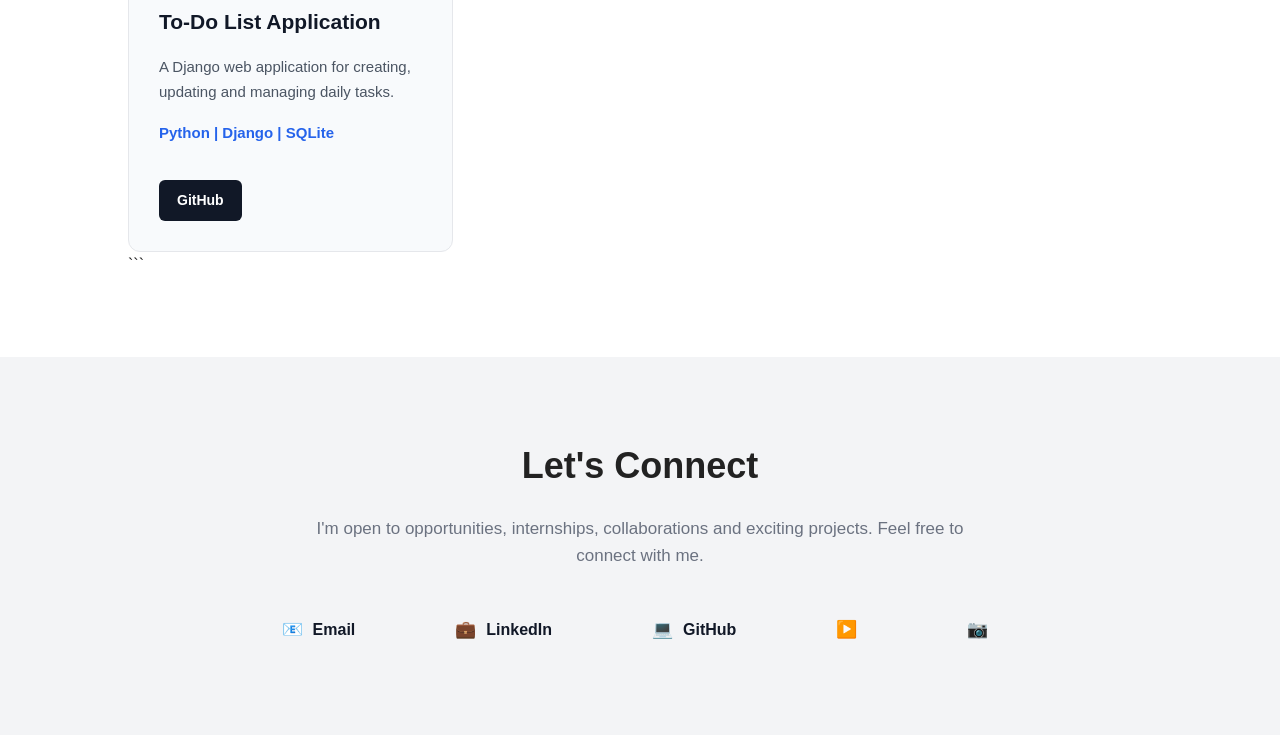
==== commit 3f16f264: "Update index.html" ====
--- a/index.html
+++ b/index.html
@@ -397,11 +397,11 @@
 
 <div class="project-buttons">
 
-    <a href="https://github.com/Anukuma-Chauhan/anu-chauhan-portfolio/tree/main/Hospital-Management"
+   <a href="https://hospital-management-uop4.onrender.com/"
    target="_blank"
    class="project-btn">
-        View Project
-    </a>
+    View Project
+</a>
 
 </div>
 </div>
@@ -471,12 +471,12 @@
         💻 <span>GitHub</span>
     </a>
 
-    <a href="https://youtube.com/@world_of_anu-l6b?si=NvARiaKRySjj8yGT" target="_blank" class="contact-link">
-        ▶️ <span>YouTube</span>
+    <a href="" target="_blank" class="contact-link">
+        ▶️ <span></span>
     </a>
 
-    <a href="https://www.instagram.com/world_of_anu_8?stkn=emd0NjdsaWhyemh1" target="_blank" class="contact-link">
-        📷 <span>Instagram</span>
+    <a href="" target="_blank" class="contact-link">
+        📷 <span></span>
     </a>
 
 </div>
@@ -484,4 +484,4 @@
 </section>
 <script src="script.js"></script>
 </body>
-</html>+</html>
